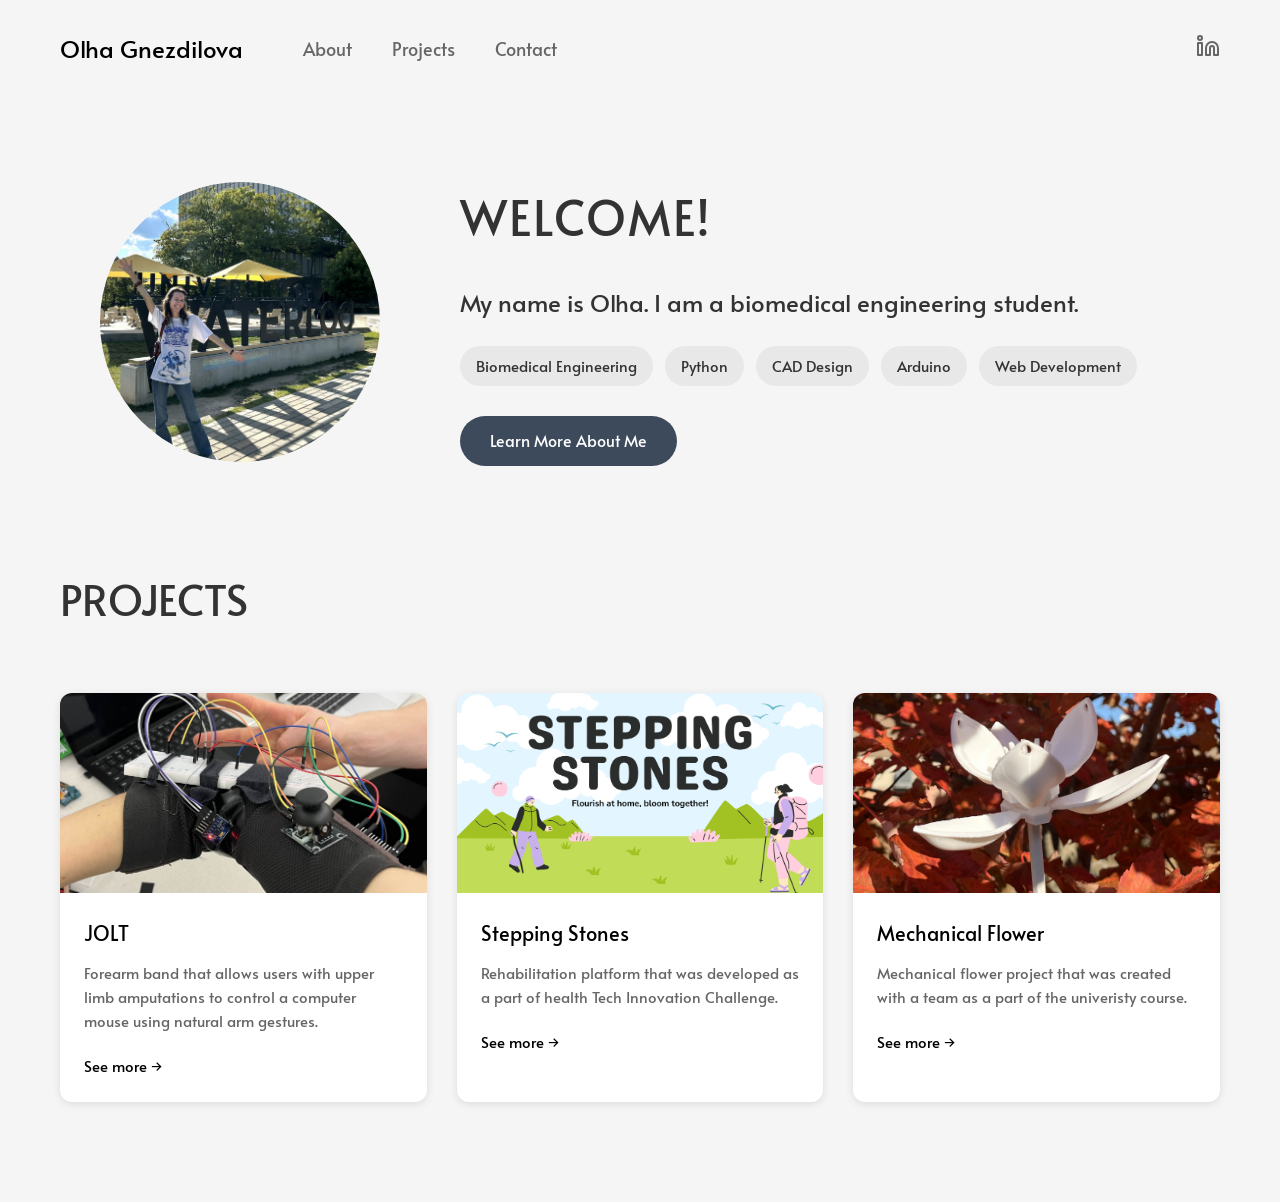
==== index.html @ 5fd8d4ed "first commit" ====
<!DOCTYPE html>
<html lang="eng">
    <head>
        <meta charset="UTF-8">
        <meta name="viewpoint" content="width=device-width, initial-scale=1.0">
        <link rel="preconnect" href="https://fonts.googleapis.com">
        <link rel="preconnect" href="https://fonts.gstatic.com" crossorigin>
        <link href="https://fonts.googleapis.com/css2?family=Alata&display=swap" rel="stylesheet">
        <link rel="stylesheet" href="css/style.css">
        <title>Olha Gnezdilova</title>
    </head>

<body>
    <header>
        <nav>
            <a href="index.html" style="text-decoration: none; color: inherit;">
                <h1 class="logo">Olha Gnezdilova</h1>
            </a>
            <ul class="nav-links">
                <li><a href="pages/about/about.html">About</a></li>
                <li><a href="index.html#projects">Projects</a></li>
                <li><a href="pages/contact/contact.html">Contact</a></li>
            </ul>
            <a href="https://www.linkedin.com/in/olha-gnezdilova-22678039b/" class="linkedin-icon" target="_blank">
                <svg xmlns="http://www.w3.org/2000/svg" width="24" height="24" viewBox="0 0 24 24" fill="none" stroke="currentColor" stroke-width="2" stroke-linecap="round" stroke-linejoin="round">
                    <path d="M16 8a6 6 0 0 1 6 6v7h-4v-7a2 2 0 0 0-2-2 2 2 0 0 0-2 2v7h-4v-7a6 6 0 0 1 6-6z"></path>
                    <rect x="2" y="9" width="4" height="12"></rect>
                    <circle cx="4" cy="4" r="2"></circle>
                </svg>
            </a>
        </nav>
    </header>

    <main>
        <section class="hero">
            <div class="hero-image">
                <img src="pages/about/images/olha_waterloosign.jpg" alt="Olha Gnezdilova">
            </div>
            <div class="hero-content">
                <h2>WELCOME!</h2>
                <p>My name is Olha. I am a biomedical engineering student.</p>
                <div class="skills-tags">
                    <span class="skill-tag">Biomedical Engineering</span>
                    <span class="skill-tag">Python</span>
                    <span class="skill-tag">CAD Design</span>
                    <span class="skill-tag">Arduino</span>
                    <span class="skill-tag">Web Development</span>
                </div>
                <a href="pages/about/about.html" class="cta-button">Learn More About Me</a>
            </div>
        </section>

        <section class="projects" id="projects">
            <h2>PROJECTS</h2>
            <div class="project-grid">
                <div class="project-card">
                    <div class="project-image">
                        <img src="projects/jolt/images/jolt_protoype.jpg" alt="JOLT">
                    </div>
                    <h3>JOLT</h3>
                    <p>Forearm band that allows users with upper limb amputations to control a computer mouse using natural arm gestures.</p>
                    <a href="projects/jolt/jolt.html" class="project-link">See more →</a>
                </div>

                <div class="project-card">
                    <div class="project-image">
                        <img src="projects/stepping-stone/images/SteppingStone.png" alt="Stepping Stone">
                    </div>
                    <h3>Stepping Stones</h3>
                    <p>Rehabilitation platform that was developed as a part of health Tech Innovation Challenge.</p>
                    <a href="projects/stepping-stone/stepping-stone.html" class="project-link">See more →</a>
                </div>

                <div class="project-card">
                    <div class="project-image">
                        <img src="projects/mechanical-flower/images/mechanicalflower1.jpg" alt="Mechanical Flower">
                    </div>
                    <h3>Mechanical Flower</h3>
                    <p>Mechanical flower project that was created with a team as a part of the univeristy course.</p>
                    <a href="projects/mechanical-flower/mechanical-flower.html" class="project-link">See more →</a>
                </div>

            </div>
        </section>
    </main>
</body>
</html>
---- css/style.css ----
* {
    margin: 0;
    padding: 0;
    box-sizing: border-box;
}

html {
    scroll-behavior: smooth;
}

body {
    font-family: 'Alata', sans-serif;
    background-color: #f5f5f5;
    color: #333;
    line-height: 1.6;
}

/* Header & Navigation */
header {
    background-color: #f5f5f5;
    padding: 30px 60px;
    position: sticky;
    top: 0;
    z-index: 100;
}

nav {
    display: flex;
    justify-content: flex-start;
    align-items: center;
    max-width: 1400px;
    margin: 0 auto;
    gap: 60px;
}

.logo {
    font-size: 24px;
    font-weight: 500;
    color: #000;
}

.nav-links {
    display: flex;
    list-style: none;
    gap: 40px;
}

.nav-links a {
    text-decoration: none;
    color: #666;
    font-size: 18px;
    transition: color 0.3s;
}

.nav-links a:hover {
    color: #263650;
}

.linkedin-icon {
    color: #666;
    transition: color 0.3s;
    margin-left: auto;
}

.linkedin-icon:hover {
    color: #263650;
}

/* Hero Section */
.hero {
    display: flex;
    align-items: center;
    gap: 80px;
    max-width: 1200px;
    margin: 80px auto;
    padding: 0 60px;
}

.hero-image {
    flex: 0 0 auto;
}

.hero-image img {
    width: 280px;
    height: 280px;
    object-fit: cover;
    display: block;
    border-radius: 50%;
}

.hero-content {
    flex: 1;
}

.hero-content h2 {
    font-size: 48px;
    font-weight: 400;
    margin-bottom: 30px;
    letter-spacing: 2px;
}

.hero-content p {
    font-size: 24px;
    color: #333;
    line-height: 1.5;
}

.skills-tags {
    display: flex;
    flex-wrap: wrap;
    gap: 12px;
    margin-top: 25px;
}

.skill-tag {
    display: inline-block;
    background-color: #e8e8e8;
    color: #333;
    padding: 8px 16px;
    border-radius: 20px;
    font-size: 15px;
    transition: background-color 0.3s;
}

.skill-tag:hover {
    background-color: #d6d6d6;
}

.cta-button {
    display: inline-block;
    margin-top: 30px;
    padding: 12px 30px;
    background-color: #3d4a5c;
    color: white;
    text-decoration: none;
    border-radius: 25px;
    font-size: 16px;
    font-weight: 500;
    transition: background-color 0.3s, transform 0.2s;
}

.cta-button:hover {
    background-color: #2d3a4c;
    transform: translateY(-2px);
}

.highlight {
    background-color: #D6B896;
    padding: 2px 8px;
    display: inline-block;
    transform: skew(-2deg);
    margin: 0 2px;
}

.highlight-inner {
    display: inline-block;
    transform: skew(2deg);
}

/* Projects Section */
.projects {
    max-width: 1400px;
    margin: 100px auto;
    padding: 0 60px;
}

.projects h2 {
    font-size: 42px;
    font-weight: 500;
    margin-bottom: 60px;
    letter-spacing: normal;
}

.project-grid {
    display: grid;
    grid-template-columns: repeat(3, 1fr);
    gap: 30px;
}

.project-card {
    background: white;
    border-radius: 12px;
    overflow: hidden;
    box-shadow: 0 2px 8px rgba(0,0,0,0.1);
    transition: transform 0.3s, box-shadow 0.3s;
}

.project-card:hover {
    transform: translateY(-5px);
    box-shadow: 0 4px 16px rgba(0,0,0,0.15);
}

.project-image {
    width: 100%;
    height: 200px;
    overflow: hidden;
}

.project-image img {
    width: 100%;
    height: 100%;
    object-fit: cover;
}

.project-card h3 {
    font-size: 20px;
    font-weight: 500;
    margin: 24px 24px 12px;
    color: #000;
}

.project-card p {
    font-size: 15px;
    color: #666;
    margin: 0 24px 20px;
    line-height: 1.6;
}

.project-link {
    display: inline-block;
    margin: 0 24px 24px;
    color: #000;
    text-decoration: none;
    font-size: 15px;
    font-weight: 500;
    transition: color 0.3s;
}

.project-link:hover {
    color: #666;
}

/* Responsive Design */
@media (max-width: 1024px) {
    .project-grid {
        grid-template-columns: repeat(2, 1fr);
    }
}

@media (max-width: 768px) {
    header {
        padding: 20px 30px;
    }

    .nav-links {
        gap: 20px;
    }

    .nav-links a {
        font-size: 16px;
    }

    .hero {
        flex-direction: column;
        margin: 40px auto;
        padding: 0 30px;
        gap: 40px;
    }

    .hero-content h2 {
        font-size: 36px;
    }

    .hero-content p {
        font-size: 20px;
    }

    .projects {
        padding: 0 30px;
    }

    .project-grid {
        grid-template-columns: 1fr;
    }
}

@media (max-width: 480px) {
    .logo {
        font-size: 20px;
    }

    .nav-links {
        gap: 15px;
    }

    .nav-links a {
        font-size: 14px;
    }

    .hero-image img {
        width: 280px;
        height: 280px;
        border-radius: 50%;
    }

    .hero-content h2 {
        font-size: 28px;
    }

    .hero-content p {
        font-size: 18px;
    }
}
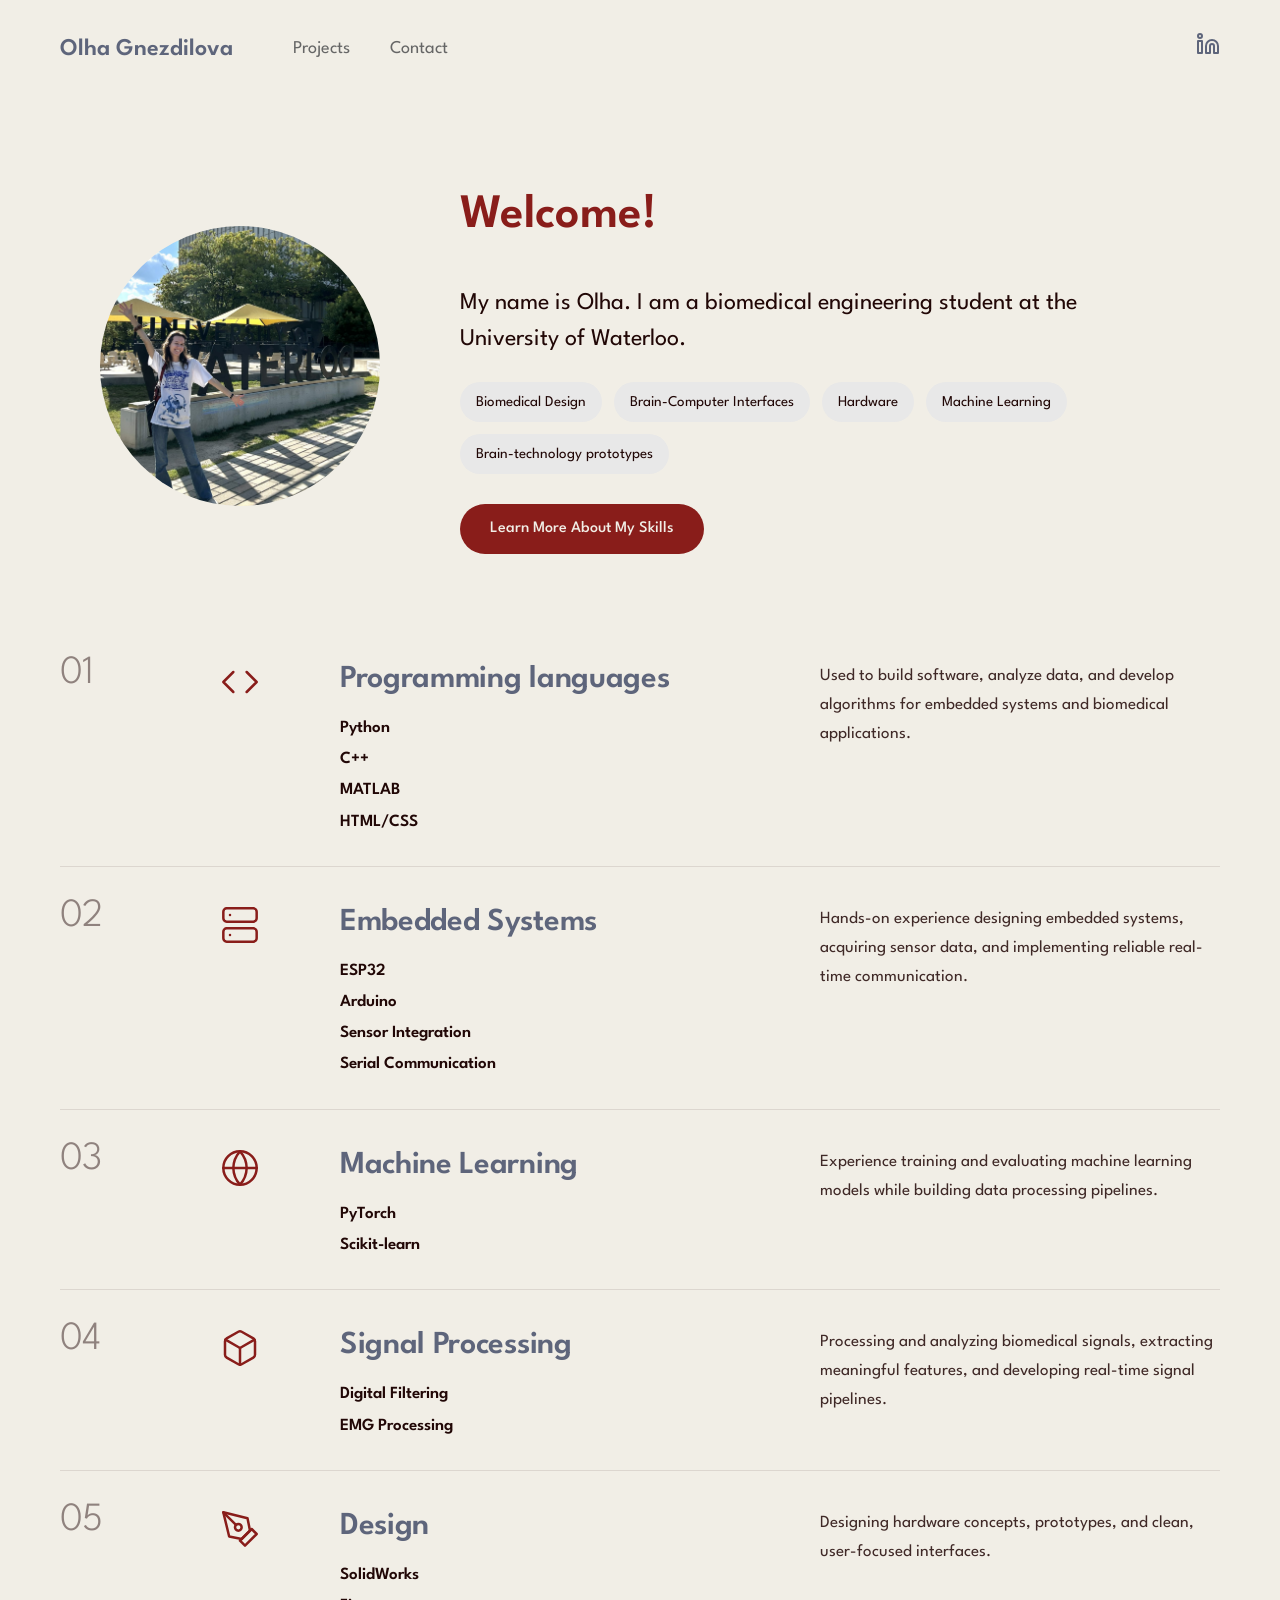
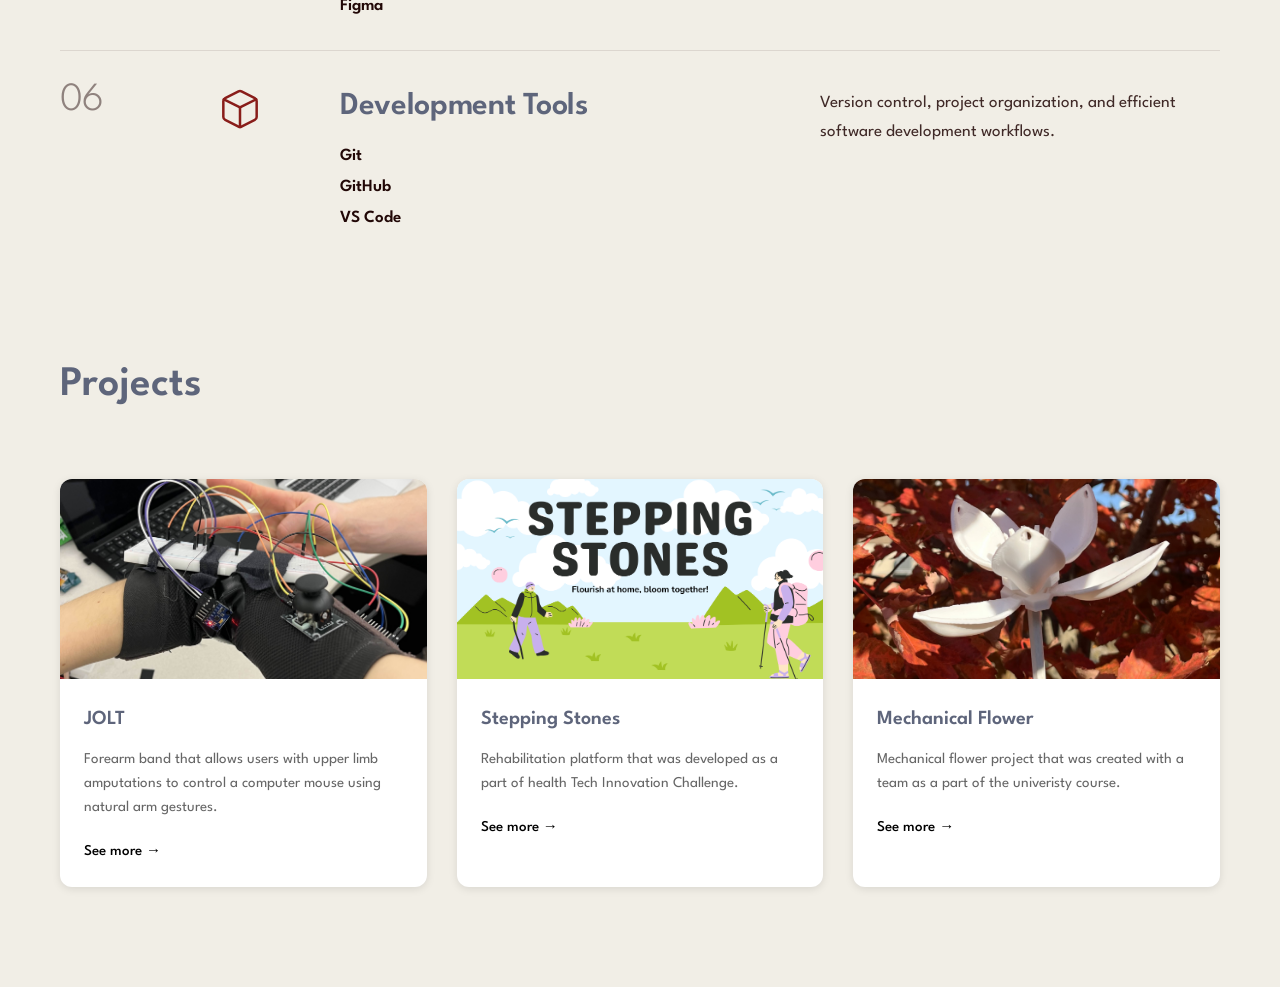
==== commit 473abf73: "updated the portfolio visuals" ====
--- a/index.html
+++ b/index.html
@@ -5,7 +5,7 @@
         <meta name="viewpoint" content="width=device-width, initial-scale=1.0">
         <link rel="preconnect" href="https://fonts.googleapis.com">
         <link rel="preconnect" href="https://fonts.gstatic.com" crossorigin>
-        <link href="https://fonts.googleapis.com/css2?family=Alata&display=swap" rel="stylesheet">
+        <link href="https://fonts.googleapis.com/css2?family=League+Spartan:wght@400;600&display=swap" rel="stylesheet">
         <link rel="stylesheet" href="css/style.css">
         <title>Olha Gnezdilova</title>
     </head>
@@ -17,7 +17,6 @@
                 <h1 class="logo">Olha Gnezdilova</h1>
             </a>
             <ul class="nav-links">
-                <li><a href="pages/about/about.html">About</a></li>
                 <li><a href="index.html#projects">Projects</a></li>
                 <li><a href="pages/contact/contact.html">Contact</a></li>
             </ul>
@@ -37,21 +36,155 @@
                 <img src="pages/about/images/olha_waterloosign.jpg" alt="Olha Gnezdilova">
             </div>
             <div class="hero-content">
-                <h2>WELCOME!</h2>
-                <p>My name is Olha. I am a biomedical engineering student.</p>
+                <h2>Welcome!</h2>
+                <p>My name is Olha. I am a biomedical engineering student at the University of Waterloo.</p>
                 <div class="skills-tags">
-                    <span class="skill-tag">Biomedical Engineering</span>
-                    <span class="skill-tag">Python</span>
-                    <span class="skill-tag">CAD Design</span>
-                    <span class="skill-tag">Arduino</span>
-                    <span class="skill-tag">Web Development</span>
-                </div>
-                <a href="pages/about/about.html" class="cta-button">Learn More About Me</a>
+                    <span class="skill-tag">Biomedical Design</span>
+                    <span class="skill-tag">Brain-Computer Interfaces</span>
+                    <span class="skill-tag">Hardware</span>
+                    <span class="skill-tag">Machine Learning</span>
+                    <span class="skill-tag">Brain-technology prototypes</span>
+                </div>
+                <a href="#skills" class="cta-button">Learn More About My Skills</a>
             </div>
         </section>
 
+        <section class="skills-section" id="skills">
+            <div class="skill-row">
+                <div class="skill-number">01</div>
+                <div class="skill-icon">
+                    <svg xmlns="http://www.w3.org/2000/svg" width="32" height="32" viewBox="0 0 24 24" fill="none" stroke="currentColor" stroke-width="1.5" stroke-linecap="round" stroke-linejoin="round">
+                        <polyline points="16 18 22 12 16 6"></polyline>
+                        <polyline points="8 6 2 12 8 18"></polyline>
+                    </svg>
+                </div>
+                <div class="skill-content">
+                    <h3>Programming languages</h3>
+                    <div class="skill-list">
+                        <span class="skill-item">Python</span>
+                        <span class="skill-item">C++</span>
+                        <span class="skill-item">MATLAB</span>
+                        <span class="skill-item">HTML/CSS</span>
+                    </div>
+                </div>
+                <div class="skill-description">
+                    <p>Used to build software, analyze data, and develop algorithms for embedded systems and biomedical applications.</p>
+                </div>
+            </div>
+
+            <div class="skill-row">
+                <div class="skill-number">02</div>
+                <div class="skill-icon">
+                    <svg xmlns="http://www.w3.org/2000/svg" width="32" height="32" viewBox="0 0 24 24" fill="none" stroke="currentColor" stroke-width="1.5" stroke-linecap="round" stroke-linejoin="round">
+                        <rect x="2" y="2" width="20" height="8" rx="2" ry="2"></rect>
+                        <rect x="2" y="14" width="20" height="8" rx="2" ry="2"></rect>
+                        <line x1="6" y1="6" x2="6.01" y2="6"></line>
+                        <line x1="6" y1="18" x2="6.01" y2="18"></line>
+                    </svg>
+                </div>
+                <div class="skill-content">
+                    <h3>Embedded Systems</h3>
+                    <div class="skill-list">
+                        <span class="skill-item">ESP32</span>
+                        <span class="skill-item">Arduino</span>
+                        <span class="skill-item">Sensor Integration</span>
+                        <span class="skill-item">Serial Communication</span>
+                    </div>
+                </div>
+                <div class="skill-description">
+                    <p>Hands-on experience designing embedded systems, acquiring sensor data, and implementing reliable real-time communication.</p>
+                </div>
+            </div>
+
+            <div class="skill-row">
+                <div class="skill-number">03</div>
+                <div class="skill-icon">
+                    <svg xmlns="http://www.w3.org/2000/svg" width="32" height="32" viewBox="0 0 24 24" fill="none" stroke="currentColor" stroke-width="1.5" stroke-linecap="round" stroke-linejoin="round">
+                        <circle cx="12" cy="12" r="10"></circle>
+                        <path d="M12 2a15.3 15.3 0 0 1 4 10 15.3 15.3 0 0 1-4 10 15.3 15.3 0 0 1-4-10 15.3 15.3 0 0 1 4-10z"></path>
+                        <path d="M2 12h20"></path>
+                    </svg>
+                </div>
+                <div class="skill-content">
+                    <h3>Machine Learning</h3>
+                    <div class="skill-list">
+                        <span class="skill-item">PyTorch</span>
+                        <span class="skill-item">Scikit-learn</span>
+                    </div>
+                </div>
+                <div class="skill-description">
+                    <p>Experience training and evaluating machine learning models while building data processing pipelines.</p>
+                </div>
+            </div>
+
+            <div class="skill-row">
+                <div class="skill-number">04</div>
+                <div class="skill-icon">
+                    <svg xmlns="http://www.w3.org/2000/svg" width="32" height="32" viewBox="0 0 24 24" fill="none" stroke="currentColor" stroke-width="1.5" stroke-linecap="round" stroke-linejoin="round">
+                        <path d="M21 16V8a2 2 0 0 0-1-1.73l-7-4a2 2 0 0 0-2 0l-7 4A2 2 0 0 0 3 8v8a2 2 0 0 0 1 1.73l7 4a2 2 0 0 0 2 0l7-4A2 2 0 0 0 21 16z"></path>
+                        <polyline points="3.27 6.96 12 12.01 20.73 6.96"></polyline>
+                        <line x1="12" y1="22.08" x2="12" y2="12"></line>
+                    </svg>
+                </div>
+                <div class="skill-content">
+                    <h3>Signal Processing</h3>
+                    <div class="skill-list">
+                        <span class="skill-item">Digital Filtering</span>
+                        <span class="skill-item">EMG Processing</span>
+                    </div>
+                </div>
+                <div class="skill-description">
+                    <p>Processing and analyzing biomedical signals, extracting meaningful features, and developing real-time signal pipelines.</p>
+                </div>
+            </div>
+
+            <div class="skill-row">
+                <div class="skill-number">05</div>
+                <div class="skill-icon">
+                    <svg xmlns="http://www.w3.org/2000/svg" width="32" height="32" viewBox="0 0 24 24" fill="none" stroke="currentColor" stroke-width="1.5" stroke-linecap="round" stroke-linejoin="round">
+                        <path d="M12 19l7-7 3 3-7 7-3-3z"></path>
+                        <path d="M18 13l-1.5-7.5L2 2l3.5 14.5L13 18l5-5z"></path>
+                        <path d="M2 2l7.586 7.586"></path>
+                        <circle cx="11" cy="11" r="2"></circle>
+                    </svg>
+                </div>
+                <div class="skill-content">
+                    <h3>Design</h3>
+                    <div class="skill-list">
+                        <span class="skill-item">SolidWorks</span>
+                        <span class="skill-item">Figma</span>
+                    </div>
+                </div>
+                <div class="skill-description">
+                    <p>Designing hardware concepts, prototypes, and clean, user-focused interfaces.</p>
+                </div>
+            </div>
+
+            <div class="skill-row">
+                <div class="skill-number">06</div>
+                <div class="skill-icon">
+                    <svg xmlns="http://www.w3.org/2000/svg" width="32" height="32" viewBox="0 0 24 24" fill="none" stroke="currentColor" stroke-width="1.5" stroke-linecap="round" stroke-linejoin="round">
+                        <path d="M12.89 1.45l8 4A2 2 0 0 1 22 7.24v9.53a2 2 0 0 1-1.11 1.79l-8 4a2 2 0 0 1-1.79 0l-8-4a2 2 0 0 1-1.1-1.8V7.24a2 2 0 0 1 1.11-1.79l8-4a2 2 0 0 1 1.78 0z"></path>
+                        <polyline points="2.32 6.16 12 11 21.68 6.16"></polyline>
+                        <line x1="12" y1="22.76" x2="12" y2="11"></line>
+                    </svg>
+                </div>
+                <div class="skill-content">
+                    <h3>Development Tools</h3>
+                    <div class="skill-list">
+                        <span class="skill-item">Git</span>
+                        <span class="skill-item">GitHub</span>
+                        <span class="skill-item">VS Code</span>
+                    </div>
+                </div>
+                <div class="skill-description">
+                    <p>Version control, project organization, and efficient software development workflows.</p>
+                </div>
+            </div>
+        </section>
+
         <section class="projects" id="projects">
-            <h2>PROJECTS</h2>
+            <h2>Projects</h2>
             <div class="project-grid">
                 <div class="project-card">
                     <div class="project-image">
--- a/css/style.css
+++ b/css/style.css
@@ -9,15 +9,16 @@
 }
 
 body {
-    font-family: 'Alata', sans-serif;
-    background-color: #f5f5f5;
+    font-family: 'League Spartan', sans-serif;
+    font-weight: 400;
+    background-color: #F1EEE6;
     color: #333;
     line-height: 1.6;
 }
 
 /* Header & Navigation */
 header {
-    background-color: #f5f5f5;
+    background-color: #F1EEE6;
     padding: 30px 60px;
     position: sticky;
     top: 0;
@@ -35,8 +36,8 @@
 
 .logo {
     font-size: 24px;
-    font-weight: 500;
-    color: #000;
+    font-weight: 600;
+    color: #5E657B;
 }
 
 .nav-links {
@@ -53,17 +54,17 @@
 }
 
 .nav-links a:hover {
-    color: #263650;
+    color: #210706;
 }
 
 .linkedin-icon {
-    color: #666;
+    color: #5E657B;
     transition: color 0.3s;
     margin-left: auto;
 }
 
 .linkedin-icon:hover {
-    color: #263650;
+    color: #210706;
 }
 
 /* Hero Section */
@@ -94,14 +95,15 @@
 
 .hero-content h2 {
     font-size: 48px;
-    font-weight: 400;
+    font-weight: 600;
     margin-bottom: 30px;
-    letter-spacing: 2px;
+    /* letter-spacing: 1px; */
+    color: #891D1A;
 }
 
 .hero-content p {
     font-size: 24px;
-    color: #333;
+    color: #210706;
     line-height: 1.5;
 }
 
@@ -115,7 +117,7 @@
 .skill-tag {
     display: inline-block;
     background-color: #e8e8e8;
-    color: #333;
+    color: #210706;
     padding: 8px 16px;
     border-radius: 20px;
     font-size: 15px;
@@ -130,8 +132,8 @@
     display: inline-block;
     margin-top: 30px;
     padding: 12px 30px;
-    background-color: #3d4a5c;
-    color: white;
+    background-color: #891D1A;
+    color: #F1EEE6;
     text-decoration: none;
     border-radius: 25px;
     font-size: 16px;
@@ -140,7 +142,7 @@
 }
 
 .cta-button:hover {
-    background-color: #2d3a4c;
+    background-color: #681613;
     transform: translateY(-2px);
 }
 
@@ -157,6 +159,128 @@
     transform: skew(2deg);
 }
 
+/* About Section */
+.about-section {
+    display: flex;
+    align-items: flex-start;
+    gap: 80px;
+    max-width: 1200px;
+    margin: 80px auto 100px;
+    padding: 0 60px;
+}
+
+.about-content {
+    flex: 1;
+}
+
+.about-content h2 {
+    font-size: 48px;
+    font-weight: 600;
+    margin-bottom: 20px;
+    color: #891D1A;
+}
+
+.about-content .intro {
+    font-size: 20px;
+    color: #0D0D0D;
+    margin-bottom: 30px;
+    line-height: 1.6;
+}
+
+.about-content .description {
+    font-size: 16px;
+    color: #333;
+    line-height: 1.8;
+}
+
+.about-image {
+    flex: 0 0 auto;
+}
+
+.about-image img {
+    width: 280px;
+    height: 280px;
+    object-fit: cover;
+    display: block;
+    border-radius: 50%;
+}
+
+/* Skills Section */
+.skills-section {
+    max-width: 1400px;
+    margin: 100px auto 120px;
+    padding: 0 60px;
+}
+
+.skill-row {
+    display: grid;
+    grid-template-columns: 120px 80px 1fr 400px;
+    gap: 40px;
+    align-items: start;
+    margin-bottom: 30px;
+    padding-bottom: 30px;
+    border-bottom: 1px solid rgba(33, 7, 6, 0.1);
+}
+
+.skill-row:last-child {
+    border-bottom: none;
+    margin-bottom: 0;
+    padding-bottom: 0;
+}
+
+.skill-number {
+    font-size: 40px;
+    font-weight: 300;
+    line-height: 1;
+    color: #21070677;
+    letter-spacing: -0.02em;
+}
+
+.skill-icon {
+    display: flex;
+    align-items: flex-start;
+    padding-top: 8px;
+}
+
+.skill-icon svg {
+    color: #891D1A;
+    width: 40px;
+    height: 40px;
+}
+
+.skill-content h3 {
+    font-size: 32px;
+    font-weight: 600;
+    margin-bottom: 10px;
+    color: #5E657B;
+    letter-spacing: -0.01em;
+}
+
+.skill-list {
+    display: flex;
+    flex-direction: column;
+    gap: 4px;
+}
+
+.skill-item {
+    display: block;
+    color: #210706;
+    font-size: 17px;
+    font-weight: 600;
+    line-height: 1.6;
+}
+
+.skill-description {
+    padding-top: 8px;
+}
+
+.skill-description p {
+    font-size: 17px;
+    line-height: 1.7;
+    color: #210706;
+    opacity: 0.85;
+}
+
 /* Projects Section */
 .projects {
     max-width: 1400px;
@@ -166,9 +290,10 @@
 
 .projects h2 {
     font-size: 42px;
-    font-weight: 500;
+    font-weight: 600;
     margin-bottom: 60px;
     letter-spacing: normal;
+    color: #5E657B;
 }
 
 .project-grid {
@@ -204,9 +329,9 @@
 
 .project-card h3 {
     font-size: 20px;
-    font-weight: 500;
+    font-weight: 600;
     margin: 24px 24px 12px;
-    color: #000;
+    color: #5E657B;
 }
 
 .project-card p {
@@ -232,8 +357,36 @@
 
 /* Responsive Design */
 @media (max-width: 1024px) {
+    .skill-row {
+        grid-template-columns: 100px 70px 1fr 350px;
+        gap: 30px;
+        margin-bottom: 30px;
+        padding-bottom: 30px;
+    }
+
+    .skill-number {
+        font-size: 40px;
+    }
+
+    .skill-icon svg {
+        width: 36px;
+        height: 36px;
+    }
+
+    .skill-content h3 {
+        font-size: 28px;
+    }
+
+    .skill-description p {
+        font-size: 16px;
+    }
+
     .project-grid {
         grid-template-columns: repeat(2, 1fr);
+    }
+
+    .about-section {
+        gap: 50px;
     }
 }
 
@@ -265,6 +418,65 @@
         font-size: 20px;
     }
 
+    .about-section {
+        flex-direction: column-reverse;
+        margin: 40px auto 60px;
+        padding: 0 30px;
+        gap: 40px;
+    }
+
+    .about-content h2 {
+        font-size: 36px;
+    }
+
+    .about-content .intro {
+        font-size: 18px;
+    }
+
+    .about-content .description {
+        font-size: 15px;
+    }
+
+    .about-image img {
+        width: 280px;
+        height: 280px;
+        max-width: 280px;
+        border-radius: 50%;
+    }
+
+    .skills-section {
+        padding: 0 30px;
+        margin: 60px auto 80px;
+    }
+
+    .skill-row {
+        grid-template-columns: 1fr;
+        gap: 24px;
+        margin-bottom: 30px;
+        padding-bottom: 30px;
+    }
+
+    .skill-number {
+        font-size: 32px;
+    }
+
+    .skill-icon {
+        display: none;
+    }
+
+    .skill-content h3 {
+        font-size: 26px;
+        margin-bottom: 16px;
+    }
+
+    .skill-item {
+        font-size: 14px;
+    }
+
+    .skill-description p {
+        font-size: 15px;
+    }
+
     .projects {
         padding: 0 30px;
     }
@@ -300,4 +512,16 @@
     .hero-content p {
         font-size: 18px;
     }
+
+    .about-content h2 {
+        font-size: 28px;
+    }
+
+    .skill-number {
+        font-size: 28px;
+    }
+
+    .skill-content h3 {
+        font-size: 24px;
+    }
 }
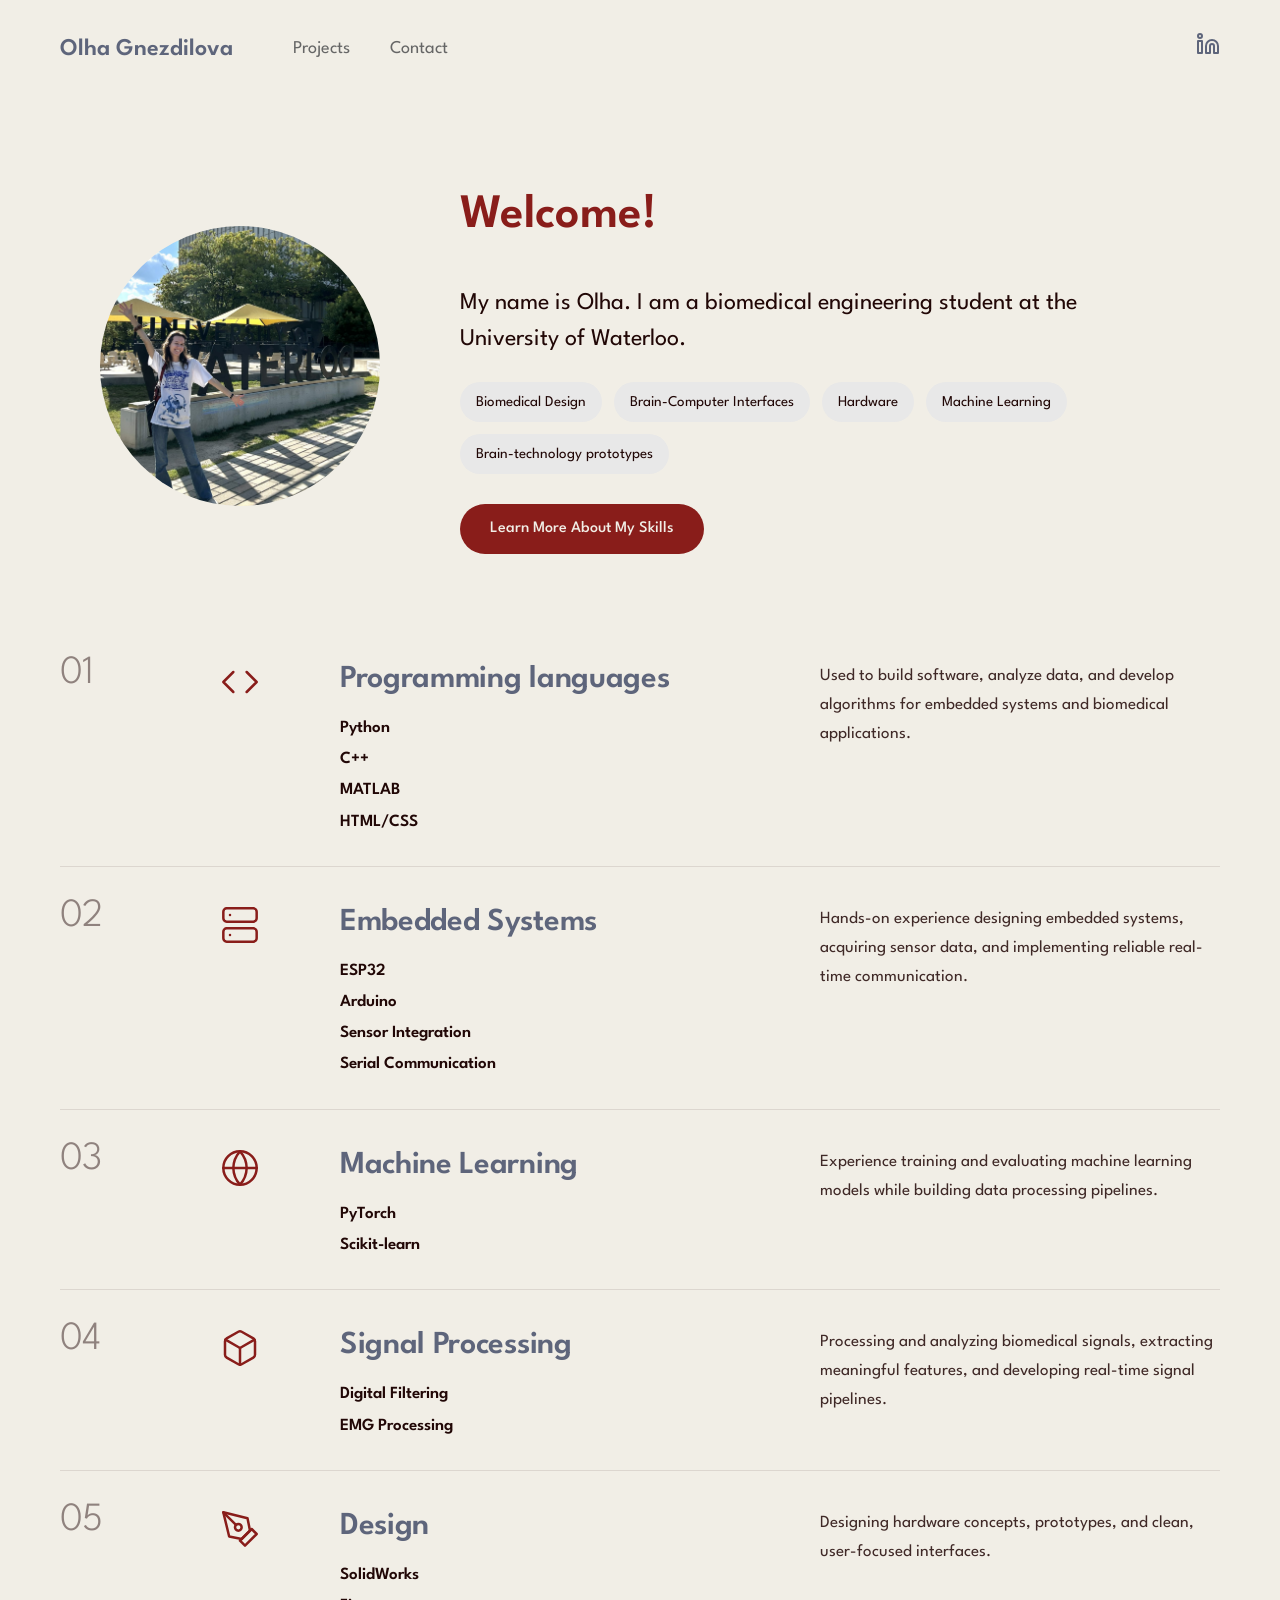
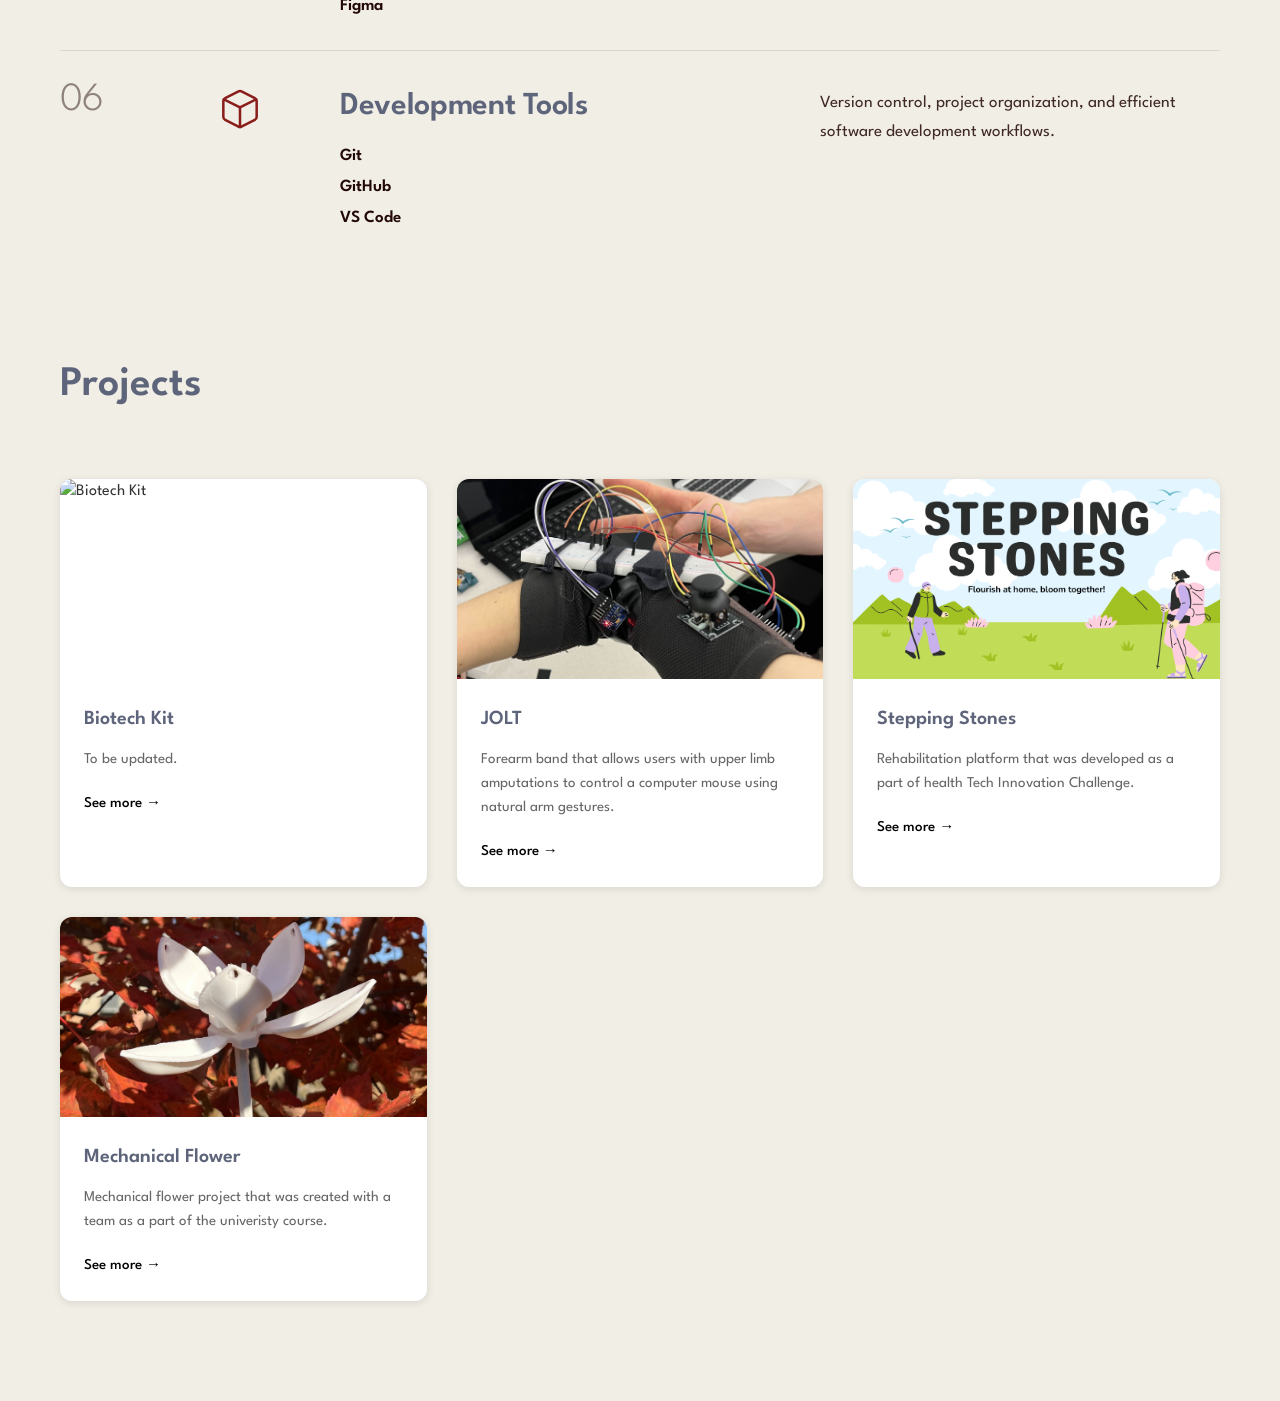
==== commit e60355ed: "Main page: updated the alignment of the projects. Added a new card for the Botech Kit project" ====
--- a/index.html
+++ b/index.html
@@ -188,6 +188,15 @@
             <div class="project-grid">
                 <div class="project-card">
                     <div class="project-image">
+                        <img src="projects/biotech-kit/images/biotechkit1.jpg" alt="Biotech Kit">
+                    </div>
+                    <h3>Biotech Kit</h3>
+                    <p>To be updated.</p>
+                    <a href="projects/mechanical-flower/mechanical-flower.html" class="project-link">See more →</a>
+                </div>
+
+                <div class="project-card">
+                    <div class="project-image">
                         <img src="projects/jolt/images/jolt_protoype.jpg" alt="JOLT">
                     </div>
                     <h3>JOLT</h3>
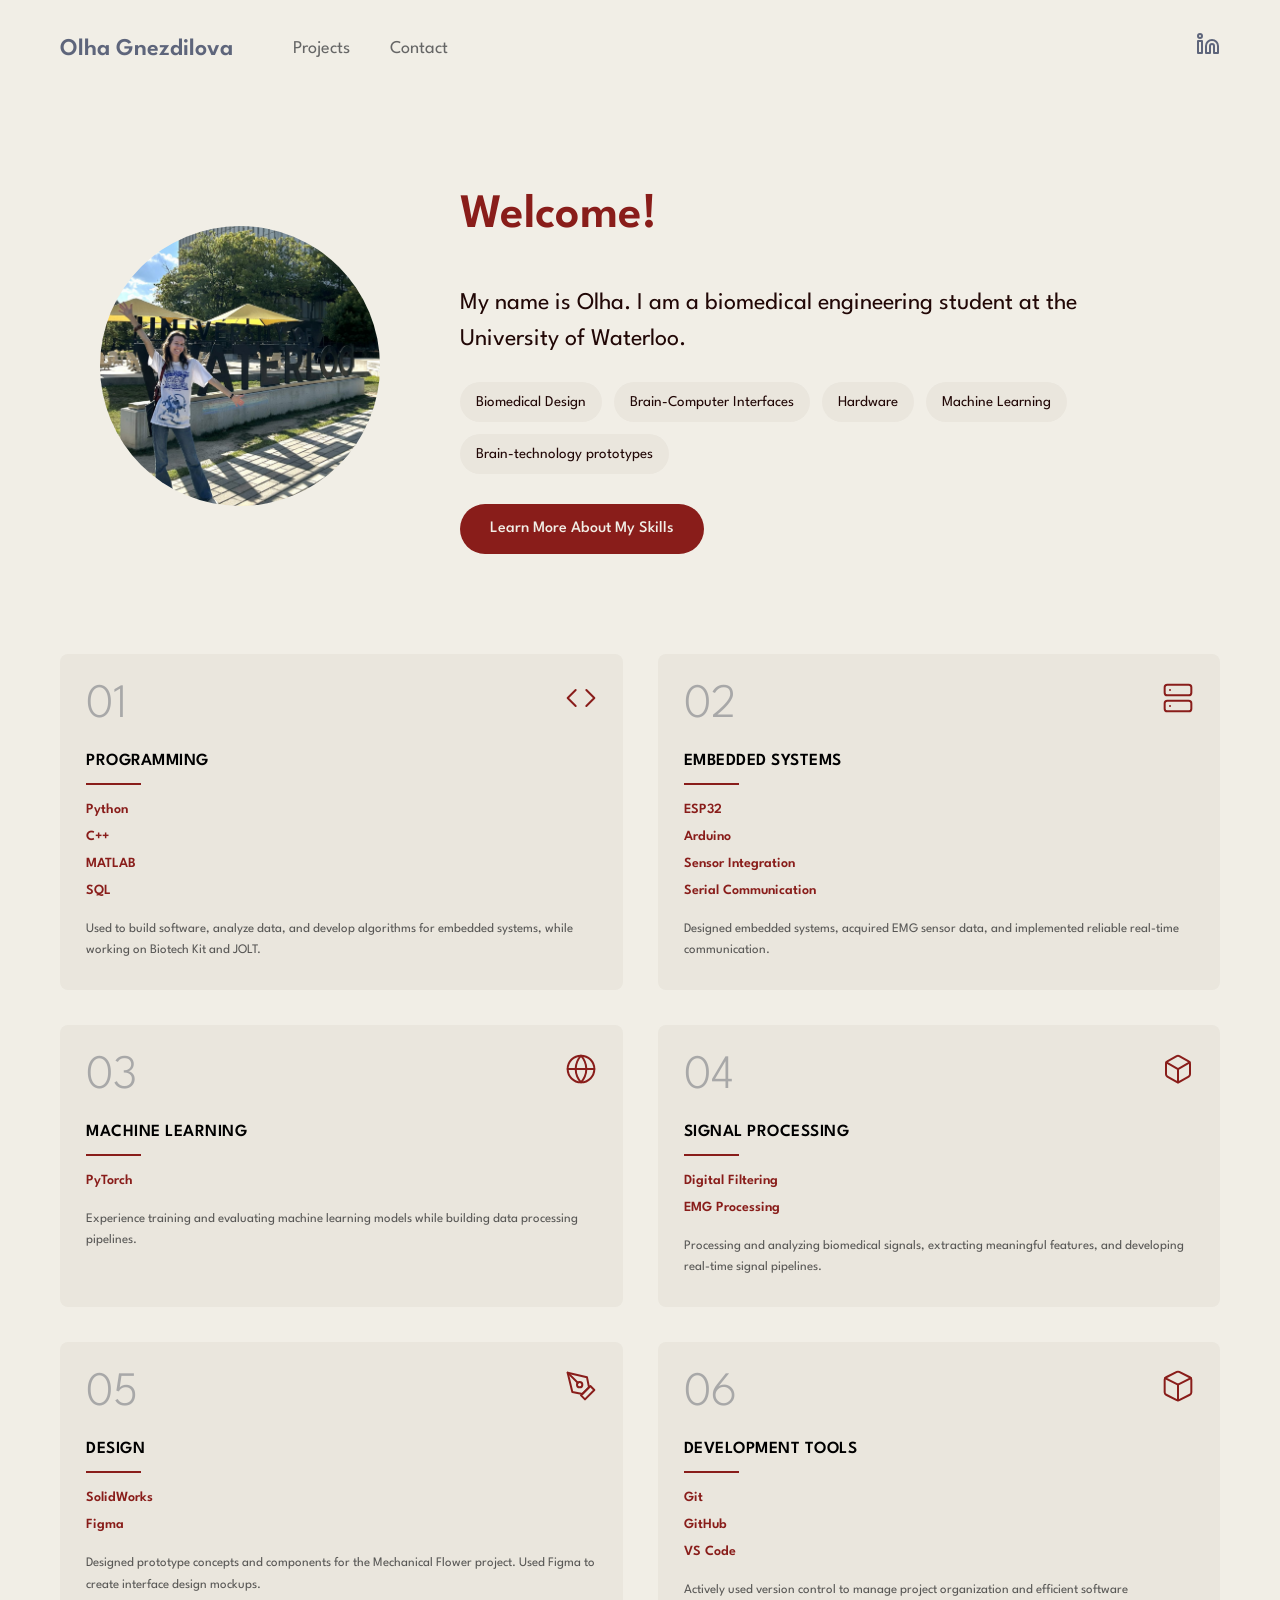
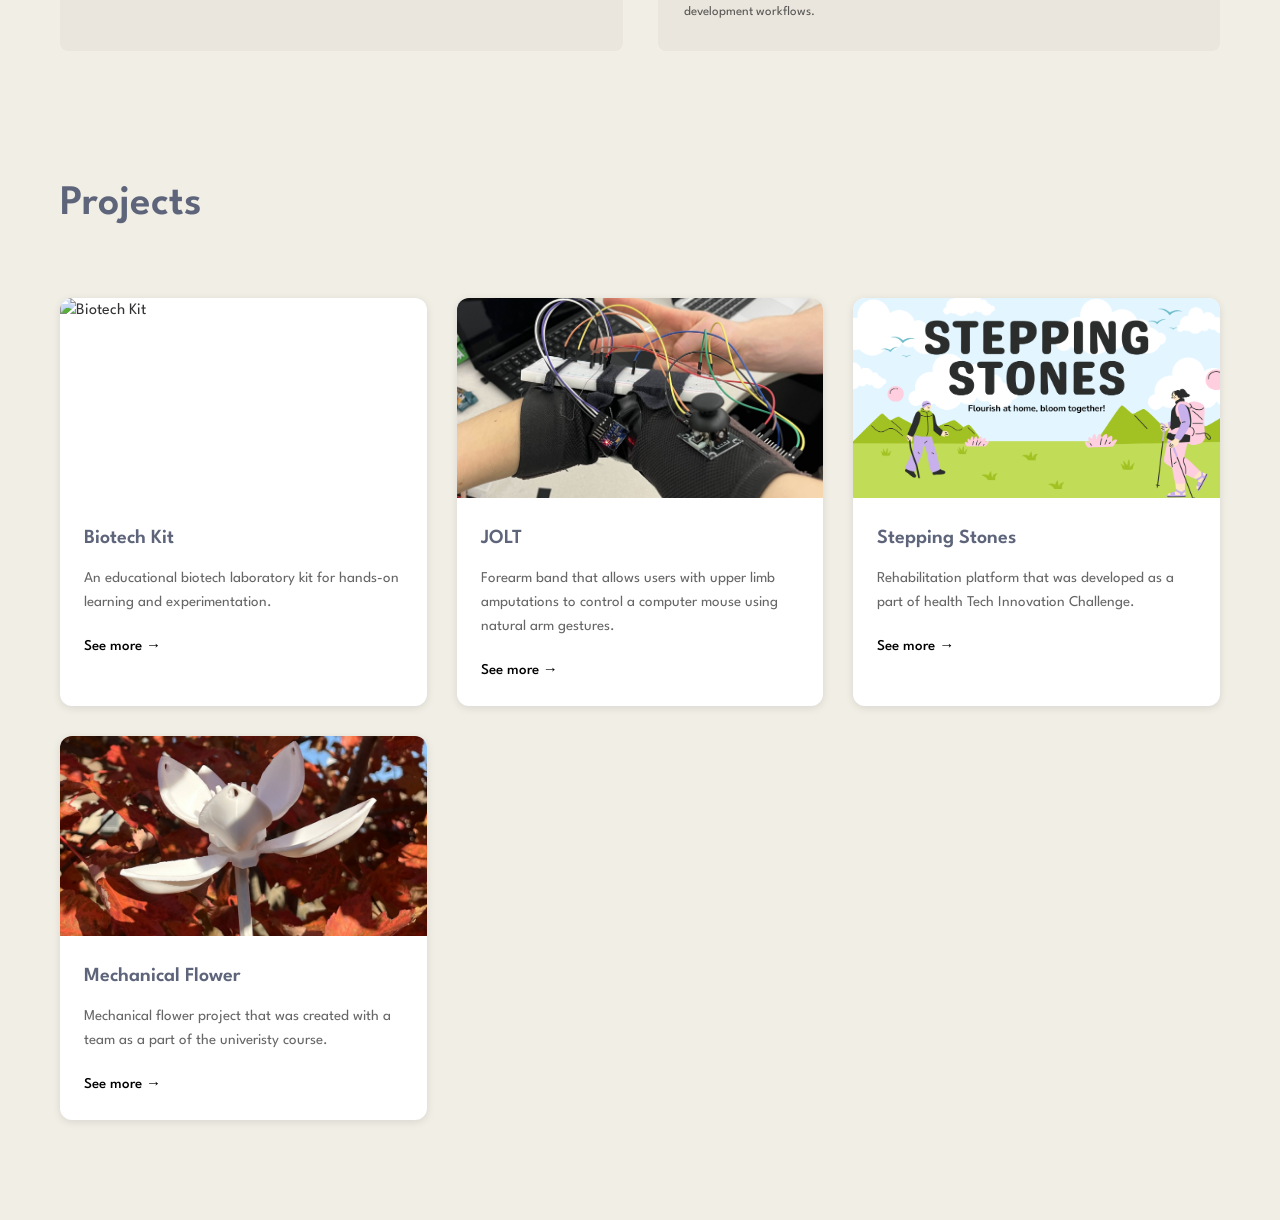
==== commit 263823a9: "Main page: updated the prject section with Biotech Kit card Biotech Kit page: created basic structur" ====
--- a/index.html
+++ b/index.html
@@ -50,135 +50,125 @@
         </section>
 
         <section class="skills-section" id="skills">
-            <div class="skill-row">
-                <div class="skill-number">01</div>
-                <div class="skill-icon">
-                    <svg xmlns="http://www.w3.org/2000/svg" width="32" height="32" viewBox="0 0 24 24" fill="none" stroke="currentColor" stroke-width="1.5" stroke-linecap="round" stroke-linejoin="round">
-                        <polyline points="16 18 22 12 16 6"></polyline>
-                        <polyline points="8 6 2 12 8 18"></polyline>
-                    </svg>
-                </div>
-                <div class="skill-content">
-                    <h3>Programming languages</h3>
+            <div class="skills-grid">
+                <div class="skill-card">
+                    <div class="skill-card-header">
+                        <span class="skill-number">01</span>
+                        <div class="skill-icon">
+                            <svg xmlns="http://www.w3.org/2000/svg" width="32" height="32" viewBox="0 0 24 24" fill="none" stroke="currentColor" stroke-width="1.5" stroke-linecap="round" stroke-linejoin="round">
+                                <polyline points="16 18 22 12 16 6"></polyline>
+                                <polyline points="8 6 2 12 8 18"></polyline>
+                            </svg>
+                        </div>
+                    </div>
+                    <h3>PROGRAMMING</h3>
                     <div class="skill-list">
                         <span class="skill-item">Python</span>
                         <span class="skill-item">C++</span>
                         <span class="skill-item">MATLAB</span>
-                        <span class="skill-item">HTML/CSS</span>
-                    </div>
-                </div>
-                <div class="skill-description">
-                    <p>Used to build software, analyze data, and develop algorithms for embedded systems and biomedical applications.</p>
-                </div>
-            </div>
-
-            <div class="skill-row">
-                <div class="skill-number">02</div>
-                <div class="skill-icon">
-                    <svg xmlns="http://www.w3.org/2000/svg" width="32" height="32" viewBox="0 0 24 24" fill="none" stroke="currentColor" stroke-width="1.5" stroke-linecap="round" stroke-linejoin="round">
-                        <rect x="2" y="2" width="20" height="8" rx="2" ry="2"></rect>
-                        <rect x="2" y="14" width="20" height="8" rx="2" ry="2"></rect>
-                        <line x1="6" y1="6" x2="6.01" y2="6"></line>
-                        <line x1="6" y1="18" x2="6.01" y2="18"></line>
-                    </svg>
-                </div>
-                <div class="skill-content">
-                    <h3>Embedded Systems</h3>
+                        <span class="skill-item">SQL</span>
+                    </div>
+                    <p class="skill-description">Used to build software, analyze data, and develop algorithms for embedded systems,
+                                                while working on Biotech Kit and JOLT.</p>
+                </div>
+
+                <div class="skill-card">
+                    <div class="skill-card-header">
+                        <span class="skill-number">02</span>
+                        <div class="skill-icon">
+                            <svg xmlns="http://www.w3.org/2000/svg" width="32" height="32" viewBox="0 0 24 24" fill="none" stroke="currentColor" stroke-width="1.5" stroke-linecap="round" stroke-linejoin="round">
+                                <rect x="2" y="2" width="20" height="8" rx="2" ry="2"></rect>
+                                <rect x="2" y="14" width="20" height="8" rx="2" ry="2"></rect>
+                                <line x1="6" y1="6" x2="6.01" y2="6"></line>
+                                <line x1="6" y1="18" x2="6.01" y2="18"></line>
+                            </svg>
+                        </div>
+                    </div>
+                    <h3>EMBEDDED SYSTEMS</h3>
                     <div class="skill-list">
                         <span class="skill-item">ESP32</span>
                         <span class="skill-item">Arduino</span>
                         <span class="skill-item">Sensor Integration</span>
                         <span class="skill-item">Serial Communication</span>
                     </div>
-                </div>
-                <div class="skill-description">
-                    <p>Hands-on experience designing embedded systems, acquiring sensor data, and implementing reliable real-time communication.</p>
-                </div>
-            </div>
-
-            <div class="skill-row">
-                <div class="skill-number">03</div>
-                <div class="skill-icon">
-                    <svg xmlns="http://www.w3.org/2000/svg" width="32" height="32" viewBox="0 0 24 24" fill="none" stroke="currentColor" stroke-width="1.5" stroke-linecap="round" stroke-linejoin="round">
-                        <circle cx="12" cy="12" r="10"></circle>
-                        <path d="M12 2a15.3 15.3 0 0 1 4 10 15.3 15.3 0 0 1-4 10 15.3 15.3 0 0 1-4-10 15.3 15.3 0 0 1 4-10z"></path>
-                        <path d="M2 12h20"></path>
-                    </svg>
-                </div>
-                <div class="skill-content">
-                    <h3>Machine Learning</h3>
+                    <p class="skill-description">Designed embedded systems, acquired EMG sensor data, and implemented reliable real-time communication.</p>
+                </div>
+
+                <div class="skill-card">
+                    <div class="skill-card-header">
+                        <span class="skill-number">03</span>
+                        <div class="skill-icon">
+                            <svg xmlns="http://www.w3.org/2000/svg" width="32" height="32" viewBox="0 0 24 24" fill="none" stroke="currentColor" stroke-width="1.5" stroke-linecap="round" stroke-linejoin="round">
+                                <circle cx="12" cy="12" r="10"></circle>
+                                <path d="M12 2a15.3 15.3 0 0 1 4 10 15.3 15.3 0 0 1-4 10 15.3 15.3 0 0 1-4-10 15.3 15.3 0 0 1 4-10z"></path>
+                                <path d="M2 12h20"></path>
+                            </svg>
+                        </div>
+                    </div>
+                    <h3>MACHINE LEARNING</h3>
                     <div class="skill-list">
                         <span class="skill-item">PyTorch</span>
-                        <span class="skill-item">Scikit-learn</span>
-                    </div>
-                </div>
-                <div class="skill-description">
-                    <p>Experience training and evaluating machine learning models while building data processing pipelines.</p>
-                </div>
-            </div>
-
-            <div class="skill-row">
-                <div class="skill-number">04</div>
-                <div class="skill-icon">
-                    <svg xmlns="http://www.w3.org/2000/svg" width="32" height="32" viewBox="0 0 24 24" fill="none" stroke="currentColor" stroke-width="1.5" stroke-linecap="round" stroke-linejoin="round">
-                        <path d="M21 16V8a2 2 0 0 0-1-1.73l-7-4a2 2 0 0 0-2 0l-7 4A2 2 0 0 0 3 8v8a2 2 0 0 0 1 1.73l7 4a2 2 0 0 0 2 0l7-4A2 2 0 0 0 21 16z"></path>
-                        <polyline points="3.27 6.96 12 12.01 20.73 6.96"></polyline>
-                        <line x1="12" y1="22.08" x2="12" y2="12"></line>
-                    </svg>
-                </div>
-                <div class="skill-content">
-                    <h3>Signal Processing</h3>
+                    </div>
+                    <p class="skill-description">Experience training and evaluating machine learning models while building data processing pipelines.</p>
+                </div>
+
+                <div class="skill-card">
+                    <div class="skill-card-header">
+                        <span class="skill-number">04</span>
+                        <div class="skill-icon">
+                            <svg xmlns="http://www.w3.org/2000/svg" width="32" height="32" viewBox="0 0 24 24" fill="none" stroke="currentColor" stroke-width="1.5" stroke-linecap="round" stroke-linejoin="round">
+                                <path d="M21 16V8a2 2 0 0 0-1-1.73l-7-4a2 2 0 0 0-2 0l-7 4A2 2 0 0 0 3 8v8a2 2 0 0 0 1 1.73l7 4a2 2 0 0 0 2 0l7-4A2 2 0 0 0 21 16z"></path>
+                                <polyline points="3.27 6.96 12 12.01 20.73 6.96"></polyline>
+                                <line x1="12" y1="22.08" x2="12" y2="12"></line>
+                            </svg>
+                        </div>
+                    </div>
+                    <h3>SIGNAL PROCESSING</h3>
                     <div class="skill-list">
                         <span class="skill-item">Digital Filtering</span>
                         <span class="skill-item">EMG Processing</span>
                     </div>
-                </div>
-                <div class="skill-description">
-                    <p>Processing and analyzing biomedical signals, extracting meaningful features, and developing real-time signal pipelines.</p>
-                </div>
-            </div>
-
-            <div class="skill-row">
-                <div class="skill-number">05</div>
-                <div class="skill-icon">
-                    <svg xmlns="http://www.w3.org/2000/svg" width="32" height="32" viewBox="0 0 24 24" fill="none" stroke="currentColor" stroke-width="1.5" stroke-linecap="round" stroke-linejoin="round">
-                        <path d="M12 19l7-7 3 3-7 7-3-3z"></path>
-                        <path d="M18 13l-1.5-7.5L2 2l3.5 14.5L13 18l5-5z"></path>
-                        <path d="M2 2l7.586 7.586"></path>
-                        <circle cx="11" cy="11" r="2"></circle>
-                    </svg>
-                </div>
-                <div class="skill-content">
-                    <h3>Design</h3>
+                    <p class="skill-description">Processing and analyzing biomedical signals, extracting meaningful features, and developing real-time signal pipelines.</p>
+                </div>
+
+                <div class="skill-card">
+                    <div class="skill-card-header">
+                        <span class="skill-number">05</span>
+                        <div class="skill-icon">
+                            <svg xmlns="http://www.w3.org/2000/svg" width="32" height="32" viewBox="0 0 24 24" fill="none" stroke="currentColor" stroke-width="1.5" stroke-linecap="round" stroke-linejoin="round">
+                                <path d="M12 19l7-7 3 3-7 7-3-3z"></path>
+                                <path d="M18 13l-1.5-7.5L2 2l3.5 14.5L13 18l5-5z"></path>
+                                <path d="M2 2l7.586 7.586"></path>
+                                <circle cx="11" cy="11" r="2"></circle>
+                            </svg>
+                        </div>
+                    </div>
+                    <h3>DESIGN</h3>
                     <div class="skill-list">
                         <span class="skill-item">SolidWorks</span>
                         <span class="skill-item">Figma</span>
                     </div>
-                </div>
-                <div class="skill-description">
-                    <p>Designing hardware concepts, prototypes, and clean, user-focused interfaces.</p>
-                </div>
-            </div>
-
-            <div class="skill-row">
-                <div class="skill-number">06</div>
-                <div class="skill-icon">
-                    <svg xmlns="http://www.w3.org/2000/svg" width="32" height="32" viewBox="0 0 24 24" fill="none" stroke="currentColor" stroke-width="1.5" stroke-linecap="round" stroke-linejoin="round">
-                        <path d="M12.89 1.45l8 4A2 2 0 0 1 22 7.24v9.53a2 2 0 0 1-1.11 1.79l-8 4a2 2 0 0 1-1.79 0l-8-4a2 2 0 0 1-1.1-1.8V7.24a2 2 0 0 1 1.11-1.79l8-4a2 2 0 0 1 1.78 0z"></path>
-                        <polyline points="2.32 6.16 12 11 21.68 6.16"></polyline>
-                        <line x1="12" y1="22.76" x2="12" y2="11"></line>
-                    </svg>
-                </div>
-                <div class="skill-content">
-                    <h3>Development Tools</h3>
+                    <p class="skill-description">Designed prototype concepts and components for the Mechanical Flower project. Used Figma to create interface design mockups.</p>
+                </div>
+
+                <div class="skill-card">
+                    <div class="skill-card-header">
+                        <span class="skill-number">06</span>
+                        <div class="skill-icon">
+                            <svg xmlns="http://www.w3.org/2000/svg" width="32" height="32" viewBox="0 0 24 24" fill="none" stroke="currentColor" stroke-width="1.5" stroke-linecap="round" stroke-linejoin="round">
+                                <path d="M12.89 1.45l8 4A2 2 0 0 1 22 7.24v9.53a2 2 0 0 1-1.11 1.79l-8 4a2 2 0 0 1-1.79 0l-8-4a2 2 0 0 1-1.1-1.8V7.24a2 2 0 0 1 1.11-1.79l8-4a2 2 0 0 1 1.78 0z"></path>
+                                <polyline points="2.32 6.16 12 11 21.68 6.16"></polyline>
+                                <line x1="12" y1="22.76" x2="12" y2="11"></line>
+                            </svg>
+                        </div>
+                    </div>
+                    <h3>DEVELOPMENT TOOLS</h3>
                     <div class="skill-list">
                         <span class="skill-item">Git</span>
                         <span class="skill-item">GitHub</span>
                         <span class="skill-item">VS Code</span>
                     </div>
-                </div>
-                <div class="skill-description">
-                    <p>Version control, project organization, and efficient software development workflows.</p>
+                    <p class="skill-description">Actively used version control to manage project organization and efficient software development workflows.</p>
                 </div>
             </div>
         </section>
@@ -191,8 +181,8 @@
                         <img src="projects/biotech-kit/images/biotechkit1.jpg" alt="Biotech Kit">
                     </div>
                     <h3>Biotech Kit</h3>
-                    <p>To be updated.</p>
-                    <a href="projects/mechanical-flower/mechanical-flower.html" class="project-link">See more →</a>
+                    <p>An educational biotech laboratory kit for hands-on learning and experimentation.</p>
+                    <a href="projects/biotech-kit/biotech-kit.html" class="project-link">See more →</a>
                 </div>
 
                 <div class="project-card">
--- a/css/style.css
+++ b/css/style.css
@@ -116,7 +116,7 @@
 
 .skill-tag {
     display: inline-block;
-    background-color: #e8e8e8;
+    background-color: #EAE6DD;
     color: #210706;
     padding: 8px 16px;
     border-radius: 20px;
@@ -125,7 +125,7 @@
 }
 
 .skill-tag:hover {
-    background-color: #d6d6d6;
+    background-color: #dad6ce;
 }
 
 .cta-button {
@@ -210,75 +210,90 @@
     max-width: 1400px;
     margin: 100px auto 120px;
     padding: 0 60px;
-}
-
-.skill-row {
+    scroll-margin-top: 100px;
+}
+
+.skills-grid {
     display: grid;
-    grid-template-columns: 120px 80px 1fr 400px;
-    gap: 40px;
-    align-items: start;
-    margin-bottom: 30px;
-    padding-bottom: 30px;
-    border-bottom: 1px solid rgba(33, 7, 6, 0.1);
-}
-
-.skill-row:last-child {
-    border-bottom: none;
-    margin-bottom: 0;
-    padding-bottom: 0;
+    grid-template-columns: repeat(2, 1fr);
+    gap: 35px;
+}
+
+.skill-card {
+    background-color: #EAE6DD;
+    padding: 28px 26px;
+    border-radius: 8px;
+    position: relative;
+}
+
+.skill-card-header {
+    display: flex;
+    justify-content: space-between;
+    align-items: flex-start;
+    margin-bottom: 18px;
 }
 
 .skill-number {
-    font-size: 40px;
+    font-size: 48px;
     font-weight: 300;
+    color: #A8A8A8;
     line-height: 1;
-    color: #21070677;
     letter-spacing: -0.02em;
 }
 
 .skill-icon {
     display: flex;
-    align-items: flex-start;
-    padding-top: 8px;
+    align-items: center;
+    justify-content: center;
 }
 
 .skill-icon svg {
     color: #891D1A;
-    width: 40px;
-    height: 40px;
-}
-
-.skill-content h3 {
-    font-size: 32px;
-    font-weight: 600;
-    margin-bottom: 10px;
-    color: #5E657B;
-    letter-spacing: -0.01em;
+    width: 32px;
+    height: 32px;
+}
+
+.skill-card h3 {
+    font-size: 17px;
+    font-weight: 600;
+    margin-bottom: 14px;
+    color: #000;
+    letter-spacing: 0.5px;
+    text-transform: uppercase;
+    position: relative;
+    padding-bottom: 10px;
+}
+
+.skill-card h3::after {
+    content: '';
+    position: absolute;
+    left: 0;
+    bottom: 0;
+    width: 55px;
+    height: 2px;
+    background-color: #891D1A;
 }
 
 .skill-list {
     display: flex;
     flex-direction: column;
-    gap: 4px;
+    gap: 6px;
+    margin-bottom: 18px;
 }
 
 .skill-item {
     display: block;
-    color: #210706;
-    font-size: 17px;
-    font-weight: 600;
-    line-height: 1.6;
+    color: #891D1A;
+    font-size: 14px;
+    font-weight: 600;
+    line-height: 1.5;
 }
 
 .skill-description {
-    padding-top: 8px;
-}
-
-.skill-description p {
-    font-size: 17px;
-    line-height: 1.7;
-    color: #210706;
-    opacity: 0.85;
+    font-size: 13px;
+    line-height: 1.65;
+    color: #333;
+    opacity: 0.8;
 }
 
 /* Projects Section */
@@ -286,6 +301,7 @@
     max-width: 1400px;
     margin: 100px auto;
     padding: 0 60px;
+    scroll-margin-top: 100px;
 }
 
 .projects h2 {
@@ -357,27 +373,25 @@
 
 /* Responsive Design */
 @media (max-width: 1024px) {
-    .skill-row {
-        grid-template-columns: 100px 70px 1fr 350px;
-        gap: 30px;
-        margin-bottom: 30px;
-        padding-bottom: 30px;
+    .skills-grid {
+        grid-template-columns: repeat(2, 1fr);
+        gap: 28px;
+    }
+
+    .skill-card {
+        padding: 24px 22px;
     }
 
     .skill-number {
-        font-size: 40px;
+        font-size: 44px;
     }
 
     .skill-icon svg {
-        width: 36px;
-        height: 36px;
-    }
-
-    .skill-content h3 {
-        font-size: 28px;
-    }
-
-    .skill-description p {
+        width: 30px;
+        height: 30px;
+    }
+
+    .skill-card h3 {
         font-size: 16px;
     }
 
@@ -397,6 +411,15 @@
 
     .nav-links {
         gap: 20px;
+    }
+
+    .skills-grid {
+        grid-template-columns: 1fr;
+        gap: 20px;
+    }
+
+    .skill-card {
+        padding: 22px 20px;
     }
 
     .nav-links a {
